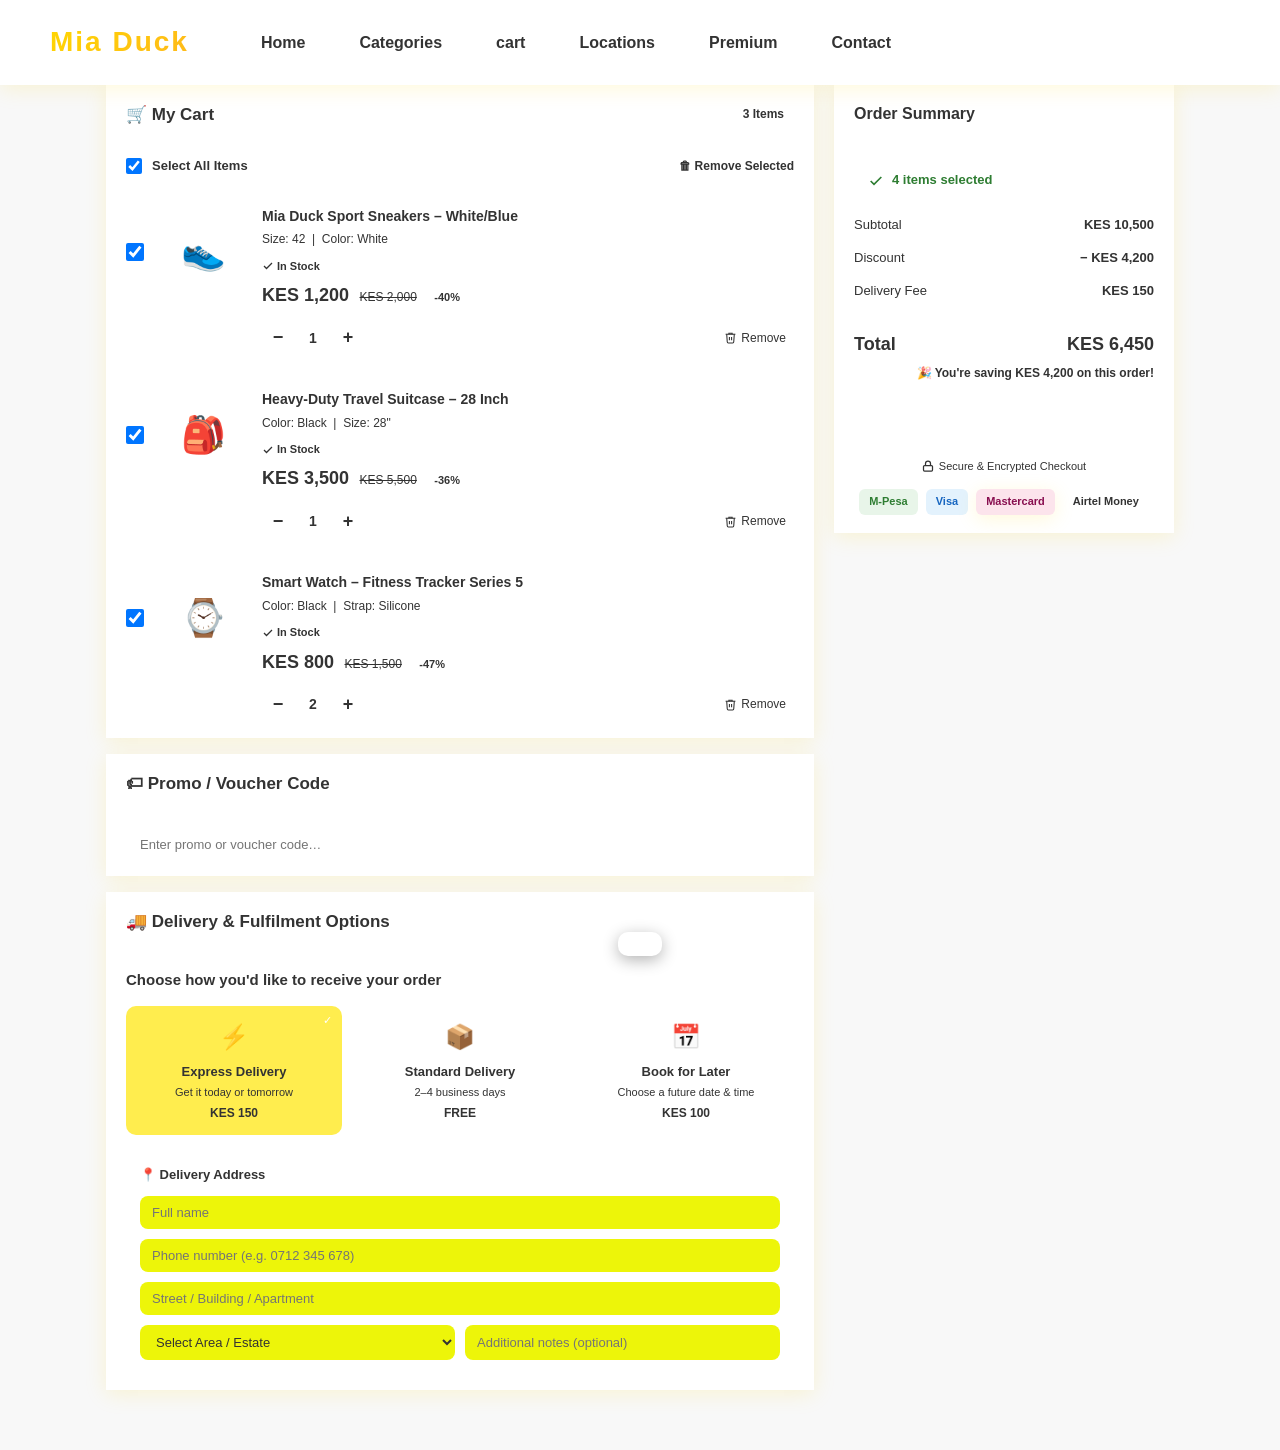
==== cart.html @ 3965136c "Initial commit" ====
<!DOCTYPE html>
<html lang="en">
<head>
<meta charset="UTF-8"/>
<meta name="viewport" content="width=device-width, initial-scale=1.0"/>
<title>My Cart – Mia Duck</title>
<link rel="stylesheet" href="cart.css"/>
</head>
<body>
    <nav>
        <div class="logo">Mia Duck</div>
        <ul class="nav-links">
            <li><a href="home.html">Home</a></li>
            <li><a href="categories.html">Categories</a></li>
            <li><a href="cart.html">cart</a></li>
            <li><a href="locations.html">Locations</a></li>
            <li><a href="premium.html">Premium</a></li>
            <li><a href="contact.html">Contact</a></li>
        </ul>
        
    </nav>


<!-- MAIN LAYOUT -->
<div class="container">

  <!-- LEFT: CART ITEMS + DELIVERY -->
  <div>

    <!-- Cart Items Card -->
    <div class="card" style="margin-bottom:16px;">
      <div class="card-header">
        <h2>🛒 My Cart</h2>
        <span class="item-count-badge" id="itemCountBadge">3 Items</span>
      </div>

      <div class="select-all-bar">
        <input type="checkbox" id="selectAll" checked style="width:16px;height:16px;accent-color:var(--orange);cursor:pointer;" onchange="toggleAll(this)"/>
        <label for="selectAll" style="cursor:pointer;font-weight:600;color:var(--dark);font-size:13px;">Select All Items</label>
        <span style="margin-left:auto;">
          <button onclick="clearSelected()" style="background:none;border:none;color:var(--red);font-size:12px;font-weight:600;cursor:pointer;font-family:'Poppins',sans-serif;">🗑 Remove Selected</button>
        </span>
      </div>

      <!-- ITEM 1 -->
      <div class="cart-item" id="item1">
        <div class="item-check"><input type="checkbox" class="item-checkbox" checked onchange="updateSummary()"/></div>
        <div class="item-img">👟</div>
        <div class="item-details">
          <div class="item-name">Mia Duck Sport Sneakers – White/Blue</div>
          <div class="item-variant">Size: 42 &nbsp;|&nbsp; Color: White</div>
          <div class="in-stock-badge">
            <svg viewBox="0 0 24 24" fill="none" stroke="currentColor" stroke-width="2.5" style="width:12px;height:12px;"><polyline points="20 6 9 17 4 12"/></svg>
            In Stock
          </div>
          <div style="margin-top:6px;">
            <span class="item-price" data-price="1200">KES 1,200</span>
            <span class="item-original-price">KES 2,000</span>
            <span class="discount-badge">-40%</span>
          </div>
          <div class="item-actions">
            <div class="qty-stepper">
              <button class="qty-btn" onclick="changeQty('qty1',-1)">−</button>
              <input class="qty-num" id="qty1" type="text" value="1" readonly/>
              <button class="qty-btn" onclick="changeQty('qty1',1)">+</button>
            </div>
            <button class="item-remove" onclick="removeItem('item1')">
              <svg viewBox="0 0 24 24" fill="none" stroke="currentColor" stroke-width="2"><polyline points="3 6 5 6 21 6"/><path d="M19 6l-1 14a2 2 0 01-2 2H8a2 2 0 01-2-2L5 6"/><path d="M10 11v6"/><path d="M14 11v6"/><path d="M9 6V4h6v2"/></svg>
              Remove
            </button>
          </div>
        </div>
      </div>

      <!-- ITEM 2 -->
      <div class="cart-item" id="item2">
        <div class="item-check"><input type="checkbox" class="item-checkbox" checked onchange="updateSummary()"/></div>
        <div class="item-img">🎒</div>
        <div class="item-details">
          <div class="item-name">Heavy-Duty Travel Suitcase – 28 Inch</div>
          <div class="item-variant">Color: Black &nbsp;|&nbsp; Size: 28"</div>
          <div class="in-stock-badge">
            <svg viewBox="0 0 24 24" fill="none" stroke="currentColor" stroke-width="2.5" style="width:12px;height:12px;"><polyline points="20 6 9 17 4 12"/></svg>
            In Stock
          </div>
          <div style="margin-top:6px;">
            <span class="item-price" data-price="3500">KES 3,500</span>
            <span class="item-original-price">KES 5,500</span>
            <span class="discount-badge">-36%</span>
          </div>
          <div class="item-actions">
            <div class="qty-stepper">
              <button class="qty-btn" onclick="changeQty('qty2',-1)">−</button>
              <input class="qty-num" id="qty2" type="text" value="1" readonly/>
              <button class="qty-btn" onclick="changeQty('qty2',1)">+</button>
            </div>
            <button class="item-remove" onclick="removeItem('item2')">
              <svg viewBox="0 0 24 24" fill="none" stroke="currentColor" stroke-width="2"><polyline points="3 6 5 6 21 6"/><path d="M19 6l-1 14a2 2 0 01-2 2H8a2 2 0 01-2-2L5 6"/><path d="M10 11v6"/><path d="M14 11v6"/><path d="M9 6V4h6v2"/></svg>
              Remove
            </button>
          </div>
        </div>
      </div>

      <!-- ITEM 3 -->
      <div class="cart-item" id="item3">
        <div class="item-check"><input type="checkbox" class="item-checkbox" checked onchange="updateSummary()"/></div>
        <div class="item-img">⌚</div>
        <div class="item-details">
          <div class="item-name">Smart Watch – Fitness Tracker Series 5</div>
          <div class="item-variant">Color: Black &nbsp;|&nbsp; Strap: Silicone</div>
          <div class="in-stock-badge">
            <svg viewBox="0 0 24 24" fill="none" stroke="currentColor" stroke-width="2.5" style="width:12px;height:12px;"><polyline points="20 6 9 17 4 12"/></svg>
            In Stock
          </div>
          <div style="margin-top:6px;">
            <span class="item-price" data-price="800">KES 800</span>
            <span class="item-original-price">KES 1,500</span>
            <span class="discount-badge">-47%</span>
          </div>
          <div class="item-actions">
            <div class="qty-stepper">
              <button class="qty-btn" onclick="changeQty('qty3',-1)">−</button>
              <input class="qty-num" id="qty3" type="text" value="2" readonly/>
              <button class="qty-btn" onclick="changeQty('qty3',1)">+</button>
            </div>
            <button class="item-remove" onclick="removeItem('item3')">
              <svg viewBox="0 0 24 24" fill="none" stroke="currentColor" stroke-width="2"><polyline points="3 6 5 6 21 6"/><path d="M19 6l-1 14a2 2 0 01-2 2H8a2 2 0 01-2-2L5 6"/><path d="M10 11v6"/><path d="M14 11v6"/><path d="M9 6V4h6v2"/></svg>
              Remove
            </button>
          </div>
        </div>
      </div>

      <!-- EMPTY STATE -->
      <div class="empty-cart" id="emptyCart">
        <div class="empty-icon">🛒</div>
        <h3>Your cart is empty!</h3>
        <p>Looks like you haven't added anything yet.<br/>Explore Mia Duck for deals from KES 100!</p>
        <button class="shop-btn">Continue Shopping</button>
      </div>

    </div><!-- /cart card -->

    <!-- Promo Code -->
    <div class="card" style="margin-bottom:16px;">
      <div class="card-header">
        <h2>🏷 Promo / Voucher Code</h2>
      </div>
      <div class="promo-section">
        <input class="promo-input" type="text" placeholder="Enter promo or voucher code…" id="promoInput"/>
        <button class="promo-btn" onclick="applyPromo()">Apply</button>
      </div>
    </div>

    <!-- Delivery & Booking Options -->
    <div class="card">
      <div class="card-header">
        <h2>🚚 Delivery & Fulfilment Options</h2>
      </div>
      <div class="delivery-section">
        <h3>Choose how you'd like to receive your order</h3>

        <div class="delivery-options">

          <!-- Option 1: Express Delivery -->
          <label class="delivery-option active" id="opt-express" onclick="selectOption('express')">
            <input type="radio" name="delivery" value="express" checked/>
            <span class="active-tick">✓</span>
            <span class="option-icon">⚡</span>
            <span class="option-title">Express Delivery</span>
            <span class="option-desc">Get it today or tomorrow</span>
            <span class="option-price">KES 150</span>
          </label>

          <!-- Option 2: Standard Delivery -->
          <label class="delivery-option" id="opt-standard" onclick="selectOption('standard')">
            <input type="radio" name="delivery" value="standard"/>
            <span class="active-tick">✓</span>
            <span class="option-icon">📦</span>
            <span class="option-title">Standard Delivery</span>
            <span class="option-desc">2–4 business days</span>
            <span class="option-price">FREE</span>
          </label>

          <!-- Option 3: Book Later -->
          <label class="delivery-option" id="opt-later" onclick="selectOption('later')">
            <input type="radio" name="delivery" value="later"/>
            <span class="active-tick">✓</span>
            <span class="option-icon">📅</span>
            <span class="option-title">Book for Later</span>
            <span class="option-desc">Choose a future date & time</span>
            <span class="option-price">KES 100</span>
          </label>

        </div>

        <!-- Date/Time picker — shown only for "Book Later" -->
        <div class="date-picker-row" id="datePickerRow">
          <label>📅 Preferred Date:</label>
          <input type="date" id="deliveryDate" min=""/>
          <select id="deliveryTime">
            <option value="">Select Time Slot</option>
            <option>8:00 AM – 10:00 AM</option>
            <option>10:00 AM – 12:00 PM</option>
            <option>12:00 PM – 2:00 PM</option>
            <option>2:00 PM – 4:00 PM</option>
            <option>4:00 PM – 6:00 PM</option>
            <option>6:00 PM – 8:00 PM</option>
          </select>
        </div>

        <!-- Delivery Address — shown for express/standard/later -->
        <div class="address-row visible" id="addressRow">
          <label>📍 Delivery Address</label>
          <input type="text" placeholder="Full name" id="addrName"/>
          <input type="text" placeholder="Phone number (e.g. 0712 345 678)" id="addrPhone"/>
          <input type="text" placeholder="Street / Building / Apartment" id="addrStreet"/>
          <div class="addr-row-grid">
            <select id="addrArea">
              <option value="">Select Area / Estate</option>
              <optgroup label="Nairobi">
                <option>Westlands</option>
                <option>Kilimani</option>
                <option>Lavington</option>
                <option>South B / South C</option>
                <option>Eastleigh</option>
                <option>Umoja</option>
                <option>Jogoo Road</option>
                <option>CBD / City Centre</option>
                <option>Kasarani</option>
                <option>Ruaka</option>
                <option>Utawala</option>
                <option>Mlolongo</option>
              </optgroup>
              <optgroup label="Other Towns">
                <option>Mombasa</option>
                <option>Kisumu</option>
                <option>Nyeri</option>
                <option>Nakuru</option>
                <option>Eldoret</option>
              </optgroup>
            </select>
            <input type="text" placeholder="Additional notes (optional)"/>
          </div>
        </div>

      </div>
    </div>

  </div><!-- /left col -->

  <!-- RIGHT: ORDER SUMMARY -->
  <div>
    <div class="card summary-card">
      <div class="card-header">
        <h2>Order Summary</h2>
      </div>
      <div class="summary-body">

        <div class="items-summary-bar" id="itemsSummaryBar">
          <svg viewBox="0 0 24 24" fill="none" stroke="currentColor" stroke-width="2.5"><polyline points="20 6 9 17 4 12"/></svg>
          <span id="summaryItemsText">4 items selected</span>
        </div>

        <div class="summary-row">
          <span class="label">Subtotal</span>
          <span class="value" id="subtotalVal">KES 7,100</span>
        </div>
        <div class="summary-row">
          <span class="label">Discount</span>
          <span class="value" style="color:var(--red);" id="discountVal">− KES 3,200</span>
        </div>
        <div class="summary-row">
          <span class="label">Delivery Fee</span>
          <span class="value free" id="deliveryFeeVal">KES 150</span>
        </div>
        <div class="summary-row" id="promoRow" style="display:none;">
          <span class="label">Promo Discount</span>
          <span class="value" style="color:var(--green);" id="promoVal">− KES 0</span>
        </div>

        <hr class="summary-divider"/>

        <div class="summary-total">
          <span>Total</span>
          <span class="total-amount" id="totalVal">KES 7,250</span>
        </div>
        <div class="summary-savings" id="savingsNote">🎉 You're saving KES 3,200 on this order!</div>

        <button class="checkout-btn" onclick="proceedCheckout()">
          <svg viewBox="0 0 24 24" fill="none" stroke="currentColor" stroke-width="2.5"><path d="M5 12h14"/><path d="M12 5l7 7-7 7"/></svg>
          Proceed to Checkout
        </button>

        <div class="secure-note">
          <svg viewBox="0 0 24 24" fill="none" stroke="currentColor" stroke-width="2.5" style="color:var(--green)"><rect x="3" y="11" width="18" height="11" rx="2" ry="2"/><path d="M7 11V7a5 5 0 0110 0v4"/></svg>
          Secure & Encrypted Checkout
        </div>

        <div class="payment-methods">
          <span class="pay-chip mpesa">M-Pesa</span>
          <span class="pay-chip visa">Visa</span>
          <span class="pay-chip card">Mastercard</span>
          <span class="pay-chip">Airtel Money</span>
        </div>

      </div>
    </div>
  </div>

</div><!-- /container -->

<!-- TOAST -->
<div class="toast" id="toast"></div>

<script src="script.js"></script>
</body>
</html>
---- cart.css ----
:root {
    /* Primary Theme Colors - YELLOW PALETTE */
    --primary-yellow: #ffd700;
    --primary-yellow-light: #ffed4e;
    --primary-yellow-dark: #ffb81c;
    
    /* Accent Colors */
    --dark-bg: #1a1a1a;
    --light-bg: #f8f8f8;
    --text-primary: #333;
    --text-light: #666;
    --white: #ffffff;
    
    /* Transitions & Effects */
    --transition: all 0.3s cubic-bezier(0.4, 0, 0.2, 1);
    --shadow: 0 4px 20px rgba(255, 215, 0, 0.15);
    --shadow-hover: 0 12px 40px rgba(255, 215, 0, 0.25);
}

* {
    margin: 0;
    padding: 0;
    box-sizing: border-box;
}

body {
    font-family: 'Segoe UI', Tahoma, Geneva, Verdana, sans-serif;
    color: var(--text-primary);
    background-color: var(--light-bg);
    line-height: 1.6;
}

/* =====================
   2. NAVIGATION STYLING
   ===================== */

nav {
    /* Navigation container with yellow accent */
    display: flex;
    justify-content: space-between;
    align-items: center;
    padding: 20px 50px;
    background: var(--white);
    box-shadow: var(--shadow);
    position: sticky;
    top: 0;
    z-index: 100;
    transition: var(--transition);
}

nav:hover {
    box-shadow: var(--shadow-hover);
}

.logo {
    /* Mia Duck Logo */
    font-size: 28px;
    font-weight: 800;
    background: linear-gradient(135deg, var(--primary-yellow), var(--primary-yellow-dark));
    -webkit-background-clip: text;
    -webkit-text-fill-color: transparent;
    background-clip: text;
    letter-spacing: 2px;
}

.nav-links {
    /* Navigation menu list */
    display: flex;
    list-style: none;
    gap: 30px;
    flex: 1;
    margin-left: 60px;
}

.nav-links a {
    /* Navigation links styling */
    color: var(--text-primary);
    text-decoration: none;
    font-weight: 600;
    padding: 8px 12px;
    border-radius: 4px;
    transition: var(--transition);
    position: relative;
}

.nav-links a::after {
    /* Underline animation effect on hover */
    content: '';
    position: absolute;
    bottom: 0;
    left: 0;
    width: 0;
    height: 3px;
    background: var(--primary-yellow);
    border-radius: 2px;
    transition: width 0.3s ease;
}

.nav-links a:hover::after {
    width: 100%;
}

.nav-cta-oval {
    /* Call-to-action button with yellow background */
    background: var(--primary-yellow);
    color: var(--dark-bg);
    padding: 12px 28px;
    border-radius: 25px;
    text-decoration: none;
    font-weight: 700;
    transition: var(--transition);
    cursor: pointer;
    border: 2px solid var(--primary-yellow);
}

.nav-cta-oval:hover {
    background: transparent;
    color: var(--primary-yellow);
    transform: translateY(-2px);
    box-shadow: 0 6px 20px rgba(255, 215, 0, 0.3);
}
  /* ── LAYOUT ── */
  .container {
    max-width: 1100px;
    margin: 0 auto;
    padding: 0 16px 60px;
    display: grid;
    grid-template-columns: 1fr 340px;
    gap: 20px;
    align-items: start;
  }
  @media (max-width: 768px) {
    .container { grid-template-columns: 1fr; }
  }

  /* ── SECTION CARD ── */
  .card {
    background: var(--white);
    border-radius: var(--radius);
    box-shadow: var(--shadow);
    overflow: hidden;
  }
  .card-header {
    padding: 16px 20px;
    border-bottom: 1px solid var(--gray-border);
    display: flex;
    align-items: center;
    justify-content: space-between;
  }
  .card-header h2 {
    font-family: 'Nunito', sans-serif;
    font-size: 17px;
    font-weight: 800;
    color: var(--dark);
  }
  .item-count-badge {
    background: var(--orange-light);
    color: var(--orange);
    font-size: 12px;
    font-weight: 700;
    padding: 3px 10px;
    border-radius: 20px;
  }

  /* ── SELECT ALL ── */
  .select-all-bar {
    padding: 12px 20px;
    border-bottom: 1px solid var(--gray-border);
    display: flex;
    align-items: center;
    gap: 10px;
    font-size: 13px;
    color: var(--gray-text);
  }

  /* ── CART ITEM ── */
  .cart-item {
    display: flex;
    align-items: flex-start;
    gap: 14px;
    padding: 18px 20px;
    border-bottom: 1px solid var(--gray-border);
    transition: background 0.15s;
    position: relative;
  }
  .cart-item:last-child { border-bottom: none; }
  .cart-item:hover { background: #FAFAFA; }

  .item-check input[type=checkbox] {
    width: 18px; height: 18px;
    accent-color: var(--orange);
    cursor: pointer;
    margin-top: 36px;
  }

  .item-img {
    width: 90px;
    height: 90px;
    border-radius: 10px;
    border: 1px solid var(--gray-border);
    object-fit: cover;
    flex-shrink: 0;
    background: var(--gray-bg);
    display: flex;
    align-items: center;
    justify-content: center;
    font-size: 36px;
  }

  .item-details { flex: 1; }
  .item-name {
    font-size: 14px;
    font-weight: 600;
    color: var(--dark);
    line-height: 1.4;
    margin-bottom: 4px;
  }
  .item-variant {
    font-size: 12px;
    color: var(--gray-text);
    margin-bottom: 8px;
  }
  .item-price {
    font-size: 18px;
    font-weight: 800;
    color: var(--orange);
    font-family: 'Nunito', sans-serif;
  }
  .item-original-price {
    font-size: 12px;
    color: var(--gray-text);
    text-decoration: line-through;
    margin-left: 6px;
    font-weight: 400;
  }
  .discount-badge {
    display: inline-block;
    background: var(--red-light);
    color: var(--red);
    font-size: 11px;
    font-weight: 700;
    padding: 2px 7px;
    border-radius: 4px;
    margin-left: 6px;
  }

  .item-actions {
    display: flex;
    align-items: center;
    justify-content: space-between;
    margin-top: 12px;
  }

  /* Quantity stepper */
  .qty-stepper {
    display: flex;
    align-items: center;
    border: 1.5px solid var(--gray-border);
    border-radius: 8px;
    overflow: hidden;
  }
  .qty-btn {
    background: var(--gray-bg);
    border: none;
    width: 32px;
    height: 32px;
    font-size: 18px;
    font-weight: 700;
    cursor: pointer;
    color: var(--dark);
    display: flex;
    align-items: center;
    justify-content: center;
    transition: background 0.15s;
  }
  .qty-btn:hover { background: var(--orange); color: white; }
  .qty-num {
    width: 38px;
    text-align: center;
    font-size: 14px;
    font-weight: 700;
    border: none;
    outline: none;
    background: white;
    color: var(--dark);
  }

  .item-remove {
    background: none;
    border: none;
    color: var(--gray-text);
    font-size: 12px;
    cursor: pointer;
    display: flex;
    align-items: center;
    gap: 4px;
    padding: 4px 8px;
    border-radius: 6px;
    transition: background 0.15s, color 0.15s;
  }
  .item-remove:hover { background: var(--red-light); color: var(--red); }
  .item-remove svg { width: 13px; height: 13px; }

  .in-stock-badge {
    font-size: 11px;
    color: var(--green);
    font-weight: 600;
    display: flex;
    align-items: center;
    gap: 3px;
    margin-top: 4px;
  }

  /* ── DELIVERY OPTIONS ── */
  .delivery-section {
    padding: 16px 20px;
  }
  .delivery-section h3 {
    font-family: 'Nunito', sans-serif;
    font-size: 15px;
    font-weight: 800;
    margin-bottom: 14px;
    color: var(--dark);
  }

  .delivery-options {
    display: grid;
    grid-template-columns: 1fr 1fr 1fr;
    gap: 10px;
    margin-bottom: 16px;
  }
  @media (max-width: 500px) {
    .delivery-options { grid-template-columns: 1fr; }
  }

  .delivery-option {
    border: 2px solid var(--gray-border);
    border-radius: 10px;
    padding: 12px 10px;
    cursor: pointer;
    transition: all 0.2s;
    text-align: center;
    position: relative;
  }
  .delivery-option:hover { border-color: var(--orange); }
  .delivery-option.active {
    border-color: var(--primary-yellow);
    background: var(--primary-yellow-light);
  }
  .delivery-option input[type=radio] { display: none; }
  .delivery-option .option-icon { font-size: 24px; margin-bottom: 6px; display: block; }
  .delivery-option .option-title {
    font-size: 13px;
    font-weight: 700;
    color: var(--dark);
    display: block;
    margin-bottom: 2px;
  }
  .delivery-option .option-desc {
    font-size: 11px;
    color: var(--gray-text);
    display: block;
    line-height: 1.4;
  }
  .delivery-option .option-price {
    font-size: 12px;
    font-weight: 700;
    color: var(--orange);
    margin-top: 4px;
    display: block;
  }
  .active-tick {
    display: none;
    position: absolute;
    top: 6px; right: 6px;
    background: var(--orange);
    color: white;
    border-radius: 50%;
    width: 18px; height: 18px;
    font-size: 11px;
    align-items: center;
    justify-content: center;
  }
  .delivery-option.active .active-tick { display: flex; }

  /* Date picker row */
  .date-picker-row {
    display: none;
    gap: 12px;
    flex-wrap: wrap;
    margin-top: 4px;
  }
  .date-picker-row.visible { display: flex; }
  .date-picker-row label {
    font-size: 13px;
    font-weight: 600;
    color: var(--dark);
    flex-shrink: 0;
    align-self: center;
  }
  .date-picker-row input[type=date],
  .date-picker-row select {
    flex: 1;
    min-width: 140px;
    padding: 9px 12px;
    border: 1.5px solid var(--gray-border);
    border-radius: 8px solid var(--gray-border);
    font-family: 'Poppins', sans-serif;
    font-size: 13px;
    color: var(--dark);
    background: var(--primary-yellow);
    outline: none;
    transition: border-color 0.15s;
  }
  .date-picker-row input:focus,
  .date-picker-row select:focus { border-color: var(--orange); }

  /* Address input */
  .address-row {
    display: none;
    flex-direction: column;
    gap: 10px;
    margin-top: 12px;
    padding: 14px;
    background: var(--orange-light);
    border-radius: 10px;
    border: 1.5px dashed var(--orange);
  }
  .address-row.visible { display: flex; }
  .address-row label { font-size: 13px; font-weight: 600; color: var(--dark); }
  .address-row input,
  .address-row select {
    padding: 9px 12px;
    border: 1.5px solid var(--gray-border);
    border-radius: 8px;
    font-family: 'Poppins', sans-serif;
    font-size: 13px;
    background: rgb(237, 245, 9);
    color: var(--dark);
    outline: none;
    transition: border-color 0.15s;
  }
  .address-row input:focus,
  .address-row select:focus { border-color: var(--orange); }
  .addr-row-grid {
    display: grid;
    grid-template-columns: 1fr 1fr;
    gap: 10px;
  }
  @media (max-width: 500px) { .addr-row-grid { grid-template-columns: 1fr; } }

  /* ── PROMO CODE ── */
  .promo-section {
    padding: 14px 20px;
    border-top: 1px solid var(--gray-border);
    display: flex;
    gap: 10px;
  }
  .promo-input {
    flex: 1;
    padding: 10px 14px;
    border: 1.5px solid var(--gray-border);
    border-radius: 8px;
    font-family: 'Poppins', sans-serif;
    font-size: 13px;
    outline: none;
    transition: border-color 0.15s;
  }
  .promo-input:focus { border-color: var(--orange); }
  .promo-btn {
    padding: 10px 18px;
    background: var(--dark);
    color: white;
    border: none;
    border-radius: 8px;
    font-family: 'Poppins', sans-serif;
    font-size: 13px;
    font-weight: 600;
    cursor: pointer;
    transition: background 0.15s;
  }
  .promo-btn:hover { background: var(--orange); }

  /* ── ORDER SUMMARY SIDEBAR ── */
  .summary-card { position: sticky; top: 84px; }
  .summary-card .card-header h2 { font-size: 16px; }

  .summary-body { padding: 18px 20px; }
  .summary-row {
    display: flex;
    justify-content: space-between;
    font-size: 13px;
    color: var(--dark);
    margin-bottom: 12px;
    align-items: center;
  }
  .summary-row .label { color: var(--gray-text); }
  .summary-row .value { font-weight: 600; }
  .summary-row .free { color: var(--green); font-weight: 700; }
  .summary-divider {
    border: none;
    border-top: 1px dashed var(--gray-border);
    margin: 14px 0;
  }
  .summary-total {
    display: flex;
    justify-content: space-between;
    font-size: 18px;
    font-weight: 800;
    font-family: 'Nunito', sans-serif;
    color: var(--dark);
    margin-bottom: 6px;
  }
  .summary-total .total-amount { color: var(--orange); }
  .summary-savings {
    text-align: right;
    font-size: 12px;
    color: var(--green);
    font-weight: 600;
    margin-bottom: 16px;
  }

  .checkout-btn {
    width: 100%;
    padding: 15px;
    background: var(--orange);
    color: white;
    border: none;
    border-radius: 10px;
    font-family: 'Nunito', sans-serif;
    font-size: 16px;
    font-weight: 900;
    cursor: pointer;
    letter-spacing: 0.3px;
    transition: background 0.15s, transform 0.1s;
    display: flex;
    align-items: center;
    justify-content: center;
    gap: 8px;
  }
  .checkout-btn:hover { background: var(--orange-dark); }
  .checkout-btn:active { transform: scale(0.98); }
  .checkout-btn svg { width: 18px; height: 18px; }

  .secure-note {
    display: flex;
    align-items: center;
    justify-content: center;
    gap: 5px;
    font-size: 11px;
    color: var(--gray-text);
    margin-top: 10px;
  }
  .secure-note svg { width: 12px; height: 12px; color: var(--green); }

  /* Payment methods */
  .payment-methods {
    display: flex;
    align-items: center;
    justify-content: center;
    gap: 8px;
    margin-top: 14px;
    flex-wrap: wrap;
  }
  .pay-chip {
    background: var(--gray-bg);
    border: 1px solid var(--gray-border);
    border-radius: 6px;
    padding: 4px 10px;
    font-size: 11px;
    font-weight: 600;
    color: var(--gray-text);
  }
  .pay-chip.mpesa { background: #e8f5e9; color: #2E7D32; border-color: #a5d6a7; }
  .pay-chip.visa { background: #e3f2fd; color: #1565C0; border-color: #90caf9; }
  .pay-chip.card { background: #fce4ec; color: #880E4F; border-color: #f48fb1; }

  /* item count summary */
  .items-summary-bar {
    background: var(--green-light);
    border-radius: 8px;
    padding: 10px 14px;
    display: flex;
    align-items: center;
    gap: 8px;
    margin-bottom: 14px;
    font-size: 13px;
    color: #2E7D32;
    font-weight: 600;
  }
  .items-summary-bar svg { width: 16px; height: 16px; }

  /* empty state */
  .empty-cart {
    text-align: center;
    padding: 60px 20px;
    display: none;
  }
  .empty-cart .empty-icon { font-size: 64px; margin-bottom: 16px; }
  .empty-cart h3 { font-family: 'Nunito', sans-serif; font-size: 20px; font-weight: 800; margin-bottom: 8px; color: var(--dark); }
  .empty-cart p { font-size: 14px; color: var(--gray-text); margin-bottom: 20px; }
  .shop-btn {
    display: inline-block;
    padding: 12px 28px;
    background: var(--orange);
    color: white;
    border-radius: 10px;
    font-weight: 700;
    font-size: 14px;
    font-family: 'Nunito', sans-serif;
    text-decoration: none;
    cursor: pointer;
    border: none;
    transition: background 0.15s;
  }
  .shop-btn:hover { background: var(--orange-dark); }

  /* toast */
  .toast {
    position: fixed;
    bottom: 24px;
    left: 50%;
    transform: translateX(-50%) translateY(80px);
    background: var(--dark);
    color: white;
    padding: 12px 22px;
    border-radius: 10px;
    font-size: 13px;
    font-weight: 600;
    box-shadow: 0 4px 16px rgba(0,0,0,0.3);
    z-index: 999;
    transition: transform 0.3s ease;
    white-space: nowrap;
  }
  .toast.show { transform: translateX(-50%) translateY(0); }

  /* scrollbar */
  ::-webkit-scrollbar { width: 6px; }
  ::-webkit-scrollbar-thumb { background: #ccc; border-radius: 3px; }
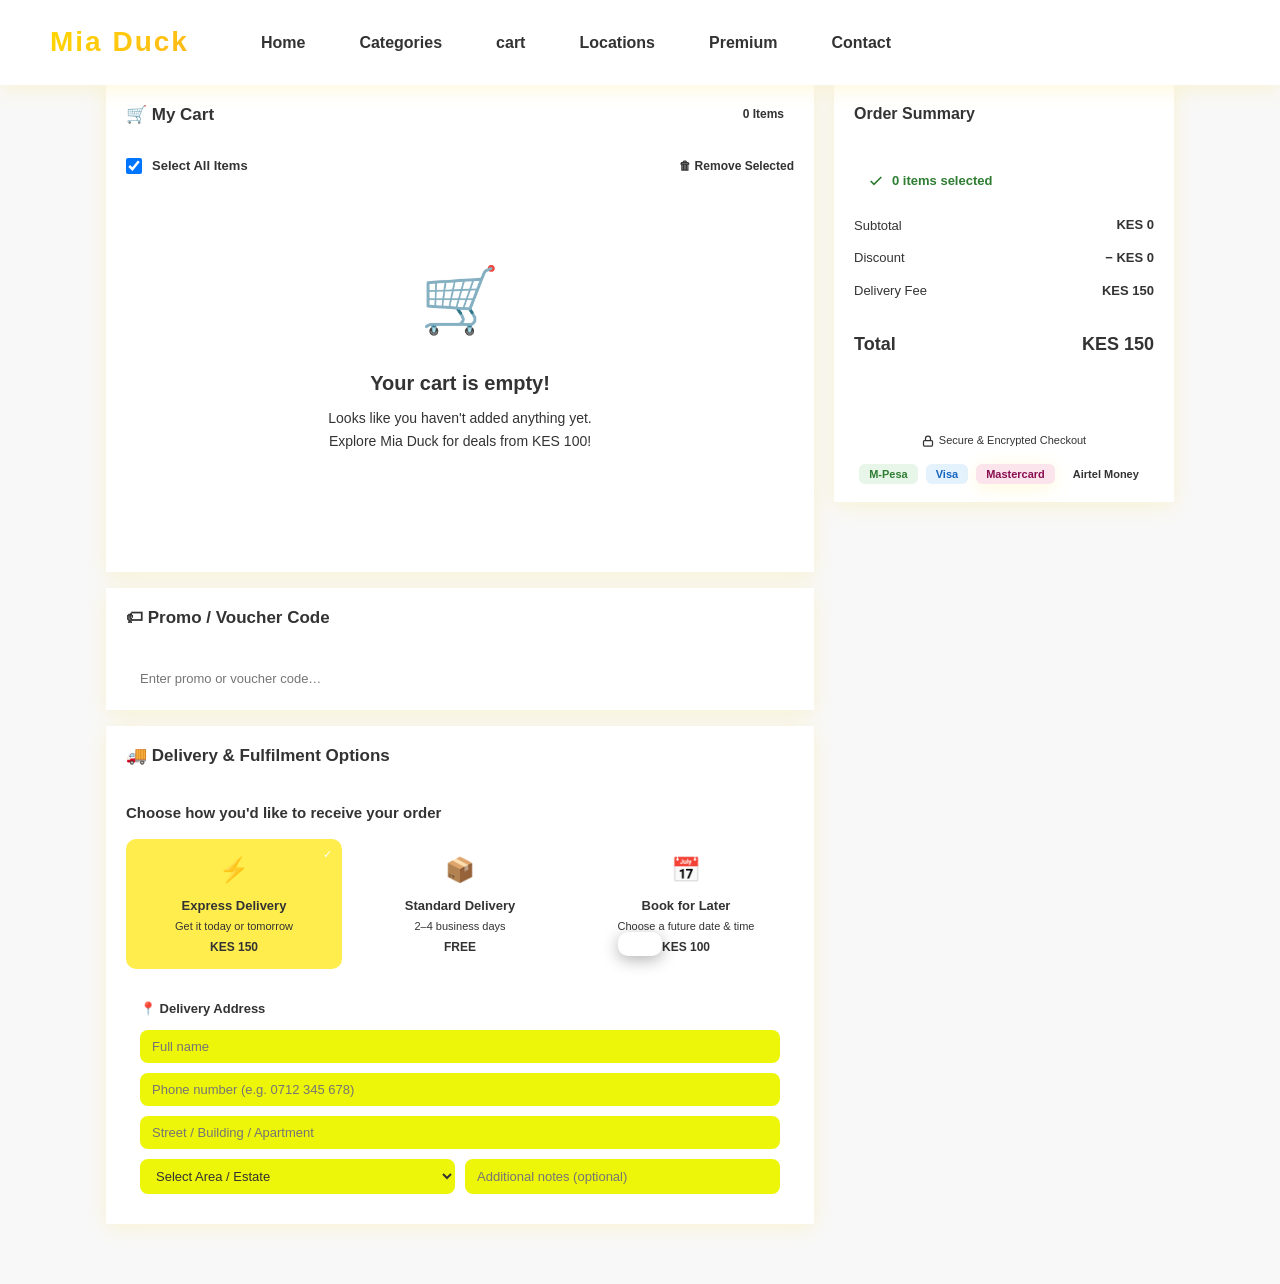
==== commit 0f599b76: "Updated prject files" ====
--- a/cart.html
+++ b/cart.html
@@ -10,7 +10,7 @@
     <nav>
         <div class="logo">Mia Duck</div>
         <ul class="nav-links">
-            <li><a href="home.html">Home</a></li>
+            <li><a href="index.html">Home</a></li>
             <li><a href="categories.html">Categories</a></li>
             <li><a href="cart.html">cart</a></li>
             <li><a href="locations.html">Locations</a></li>
@@ -22,7 +22,7 @@
 
 
 <!-- MAIN LAYOUT -->
-<div class="container">
+<div class="container" id="cart">
 
   <!-- LEFT: CART ITEMS + DELIVERY -->
   <div>
@@ -299,10 +299,12 @@
         </div>
 
         <div class="payment-methods">
-          <span class="pay-chip mpesa">M-Pesa</span>
-          <span class="pay-chip visa">Visa</span>
-          <span class="pay-chip card">Mastercard</span>
-          <span class="pay-chip">Airtel Money</span>
+          <!-- Payment method buttons. data-method values used by script to
+               decide which fields to ask for when user clicks a method. -->
+          <button type="button" class="pay-chip mpesa" data-method="mpesa">M-Pesa</button>
+          <button type="button" class="pay-chip visa" data-method="visa">Visa</button>
+          <button type="button" class="pay-chip card" data-method="card">Mastercard</button>
+          <button type="button" class="pay-chip airtel" data-method="airtel">Airtel Money</button>
         </div>
 
       </div>
@@ -317,3 +319,21 @@
 <script src="script.js"></script>
 </body>
 </html>
+
+<!-- Payment modal: injected here so cart page can ask for payment details -->
+<div id="paymentModal" style="display:none;position:fixed;inset:0;z-index:9998;">
+  <div style="position:absolute;inset:0;background:rgba(0,0,0,0.5);" onclick="closePaymentModal()"></div>
+  <div style="position:relative;max-width:420px;margin:80px auto;background:#fff;border-radius:8px;padding:18px;box-shadow:0 8px 30px rgba(0,0,0,0.3);z-index:9999;">
+    <button type="button" onclick="closePaymentModal()" style="position:absolute;right:10px;top:8px;border:none;background:none;font-size:20px;cursor:pointer;">×</button>
+    <h3 id="paymentTitle">Payment</h3>
+    <form id="paymentForm">
+      <div id="paymentFields"></div>
+      <div style="margin-top:14px;display:flex;gap:8px;justify-content:flex-end;">
+        <button type="submit" class="checkout-btn">Submit</button>
+        <button type="button" class="btn-secondary" onclick="closePaymentModal()">Cancel</button>
+      </div>
+    </form>
+  </div>
+</div>
+</body>
+</html>
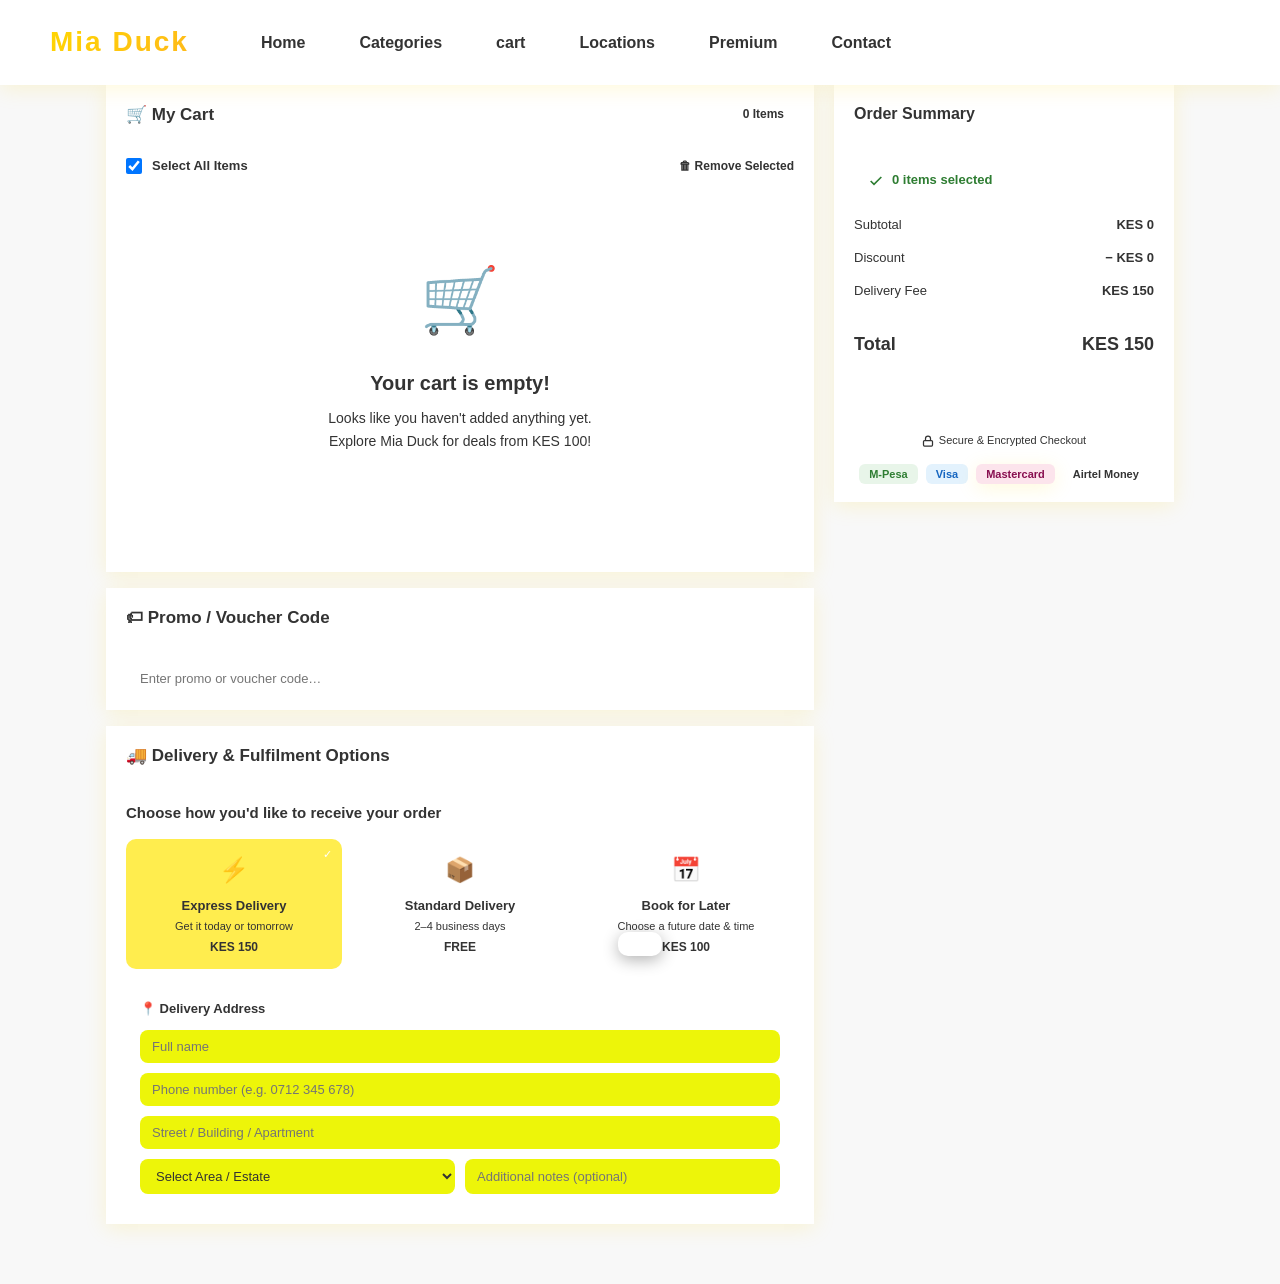
==== commit acc68879: "Updated project files" ====
--- a/cart.html
+++ b/cart.html
@@ -9,6 +9,11 @@
 <body>
     <nav>
         <div class="logo">Mia Duck</div>
+        <button class="nav-toggle" aria-label="Toggle navigation">
+            <span class="bar"></span>
+            <span class="bar"></span>
+            <span class="bar"></span>
+        </button>
         <ul class="nav-links">
             <li><a href="index.html">Home</a></li>
             <li><a href="categories.html">Categories</a></li>
--- a/cart.css
+++ b/cart.css
@@ -120,6 +120,88 @@
     transform: translateY(-2px);
     box-shadow: 0 6px 20px rgba(255, 215, 0, 0.3);
 }
+
+.nav-toggle {
+    display: none;
+    width: 44px;
+    height: 44px;
+    border: none;
+    background: transparent;
+    cursor: pointer;
+    padding: 0;
+    align-items: center;
+    justify-content: center;
+}
+
+.nav-toggle .bar {
+    display: block;
+    width: 24px;
+    height: 2px;
+    margin: 4px 0;
+    background: var(--text-primary);
+    border-radius: 999px;
+    transition: transform 0.25s ease, opacity 0.25s ease;
+}
+
+.nav-toggle.open .bar:nth-child(1) {
+    transform: translateY(6px) rotate(45deg);
+}
+
+.nav-toggle.open .bar:nth-child(2) {
+    opacity: 0;
+}
+
+.nav-toggle.open .bar:nth-child(3) {
+    transform: translateY(-6px) rotate(-45deg);
+}
+
+@media (max-width: 768px) {
+    nav {
+        padding: 16px 20px;
+    }
+
+    .nav-toggle {
+        display: flex;
+    }
+
+    .nav-links {
+        position: absolute;
+        top: 100%;
+        left: 0;
+        right: 0;
+        background: var(--white);
+        flex-direction: column;
+        gap: 0;
+        padding: 14px 20px;
+        margin: 0;
+        display: none;
+        box-shadow: 0 20px 40px rgba(0, 0, 0, 0.12);
+    }
+
+    .nav-links.mobile-active {
+        display: flex;
+    }
+
+    .nav-links li {
+        width: 100%;
+    }
+
+    .nav-links a {
+        width: 100%;
+        display: block;
+        padding: 14px 0;
+    }
+
+    .nav-links a::after {
+        display: none;
+    }
+
+    .nav-cta-oval {
+        width: 100%;
+        text-align: center;
+        margin-top: 12px;
+    }
+}
   /* ── LAYOUT ── */
   .container {
     max-width: 1100px;
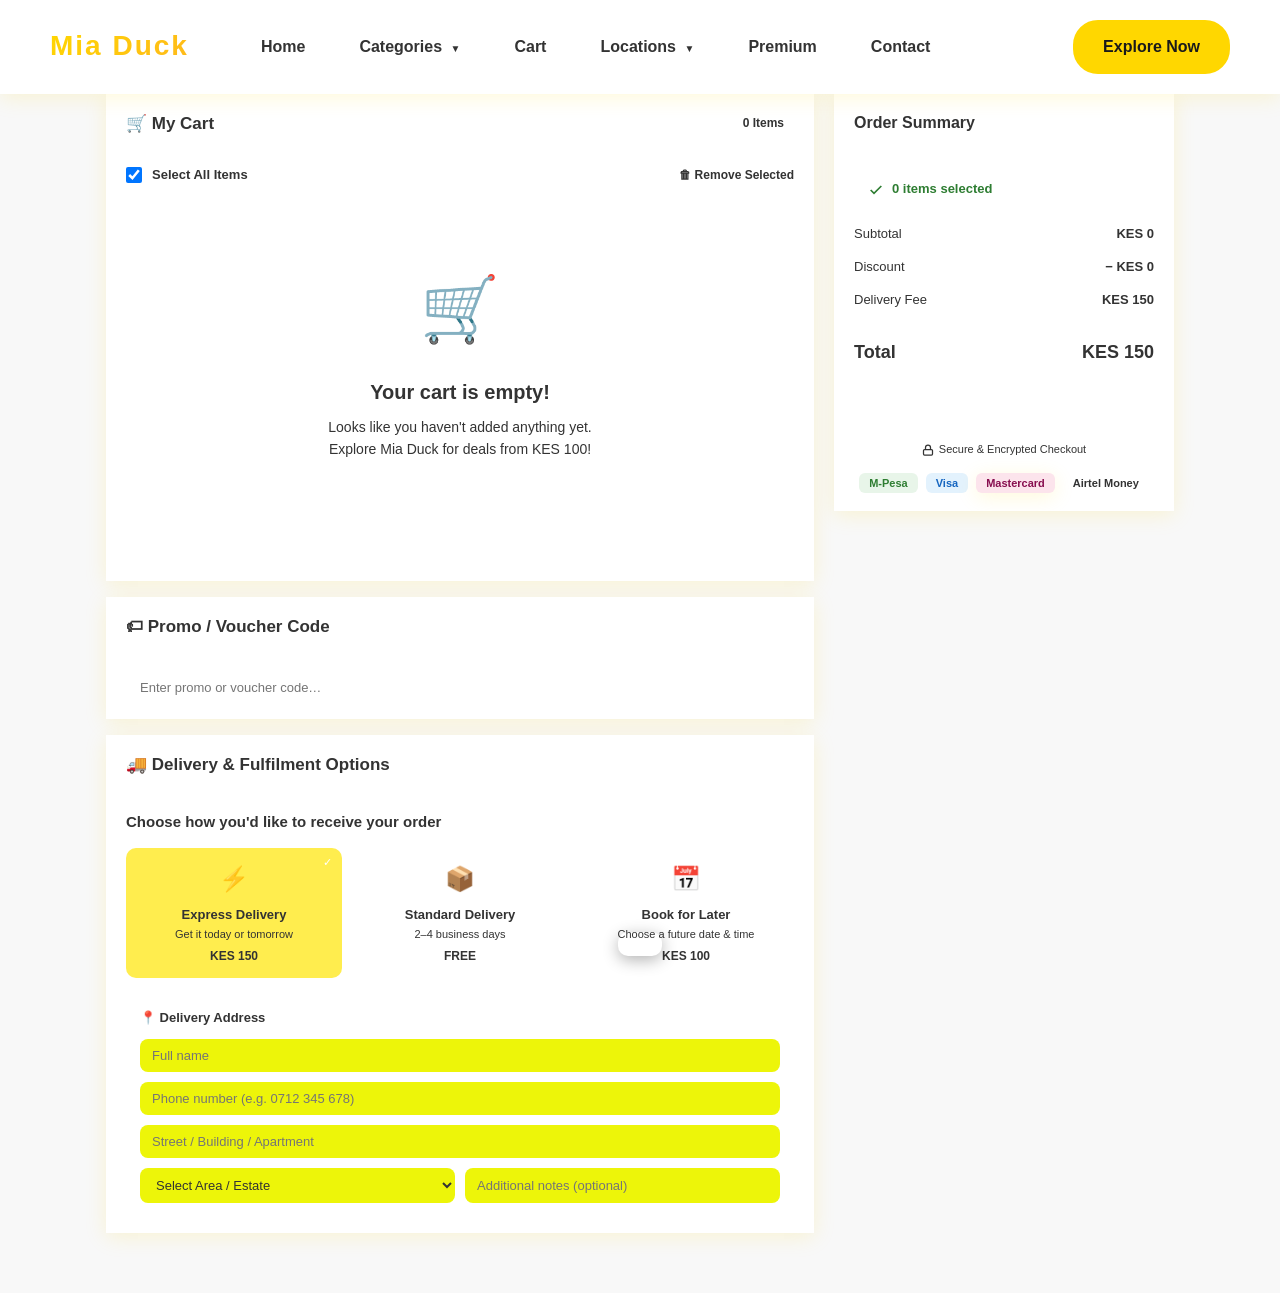
==== commit d5102892: "Add new files and changes" ====
--- a/cart.html
+++ b/cart.html
@@ -15,13 +15,35 @@
             <span class="bar"></span>
         </button>
         <ul class="nav-links">
-            <li><a href="index.html">Home</a></li>
-            <li><a href="categories.html">Categories</a></li>
-            <li><a href="cart.html">cart</a></li>
-            <li><a href="locations.html">Locations</a></li>
-            <li><a href="premium.html">Premium</a></li>
-            <li><a href="contact.html">Contact</a></li>
-        </ul>
+  <li><a href="index.html">Home</a></li>
+
+  <li class="dropdown">
+    <a href="categories.html">Categories <span class="arrow">&#9660;</span></a>
+    <ul class="dropdown-menu">
+      <li><a href="kitchenware.html">Kitchen Appliances</a></li>
+      <li><a href="homedecor.html">Home Decor</a></li>
+      <li><a href="stationery.html">Stationery</a></li>
+      <li><a href="beauty.html">Beauty</a></li>
+    </ul>
+  </li>
+
+  <li><a href="cart.html">Cart</a></li>
+
+  <li class="dropdown">
+    <a href="locations.html">Locations <span class="arrow">&#9660;</span></a>
+    <ul class="dropdown-menu">
+      <li><a href="locations.html#nairobi">Nairobi</a></li>
+      <li><a href="locations.html#kiambu">Kiambu</a></li>
+      <li><a href="locations.html#nakuru">Nakuru</a></li>
+        <li><a href="locations.html#roysambu">Roysambu</a></li>
+    </ul>
+  </li>
+
+  <li><a href="premium.html">Premium</a></li>
+  <li><a href="contact.html">Contact</a></li>
+</ul>
+        
+        <a href="categories.html#categories" class="nav-cta-oval">Explore Now</a>
         
     </nav>
 
@@ -325,20 +347,4 @@
 </body>
 </html>
 
-<!-- Payment modal: injected here so cart page can ask for payment details -->
-<div id="paymentModal" style="display:none;position:fixed;inset:0;z-index:9998;">
-  <div style="position:absolute;inset:0;background:rgba(0,0,0,0.5);" onclick="closePaymentModal()"></div>
-  <div style="position:relative;max-width:420px;margin:80px auto;background:#fff;border-radius:8px;padding:18px;box-shadow:0 8px 30px rgba(0,0,0,0.3);z-index:9999;">
-    <button type="button" onclick="closePaymentModal()" style="position:absolute;right:10px;top:8px;border:none;background:none;font-size:20px;cursor:pointer;">×</button>
-    <h3 id="paymentTitle">Payment</h3>
-    <form id="paymentForm">
-      <div id="paymentFields"></div>
-      <div style="margin-top:14px;display:flex;gap:8px;justify-content:flex-end;">
-        <button type="submit" class="checkout-btn">Submit</button>
-        <button type="button" class="btn-secondary" onclick="closePaymentModal()">Cancel</button>
-      </div>
-    </form>
-  </div>
-</div>
-</body>
-</html>
+
--- a/cart.css
+++ b/cart.css
@@ -35,6 +35,54 @@
    2. NAVIGATION STYLING
    ===================== */
 
+
+   /* Dropdown wrapper */
+.nav-links li.dropdown {
+  position: relative;
+}
+
+/* Hide dropdown by default */
+.nav-links .dropdown-menu {
+  display: none;
+  position: absolute;
+  top: 100%;
+  left: 0;
+  background-color: #fff;
+  min-width: 180px;
+  box-shadow: 0 8px 16px rgba(0, 0, 0, 0.1);
+  border-radius: 6px;
+  padding: 8px 0;
+  z-index: 1000;
+  list-style: none;
+  margin: 0;
+}
+
+/* Show on hover */
+.nav-links li.dropdown:hover .dropdown-menu {
+  display: block;
+}
+
+/* Dropdown items */
+.nav-links .dropdown-menu li a {
+  display: block;
+  padding: 10px 16px;
+  white-space: nowrap;
+  color: #333;
+  text-decoration: none;
+}
+
+.nav-links .dropdown-menu li a:hover {
+  background-color: #f5f5f5;
+}
+
+/* Arrow icon */
+.nav-links .arrow {
+  font-size: 10px;
+  margin-left: 4px;
+}
+
+
+
 nav {
     /* Navigation container with yellow accent */
     display: flex;
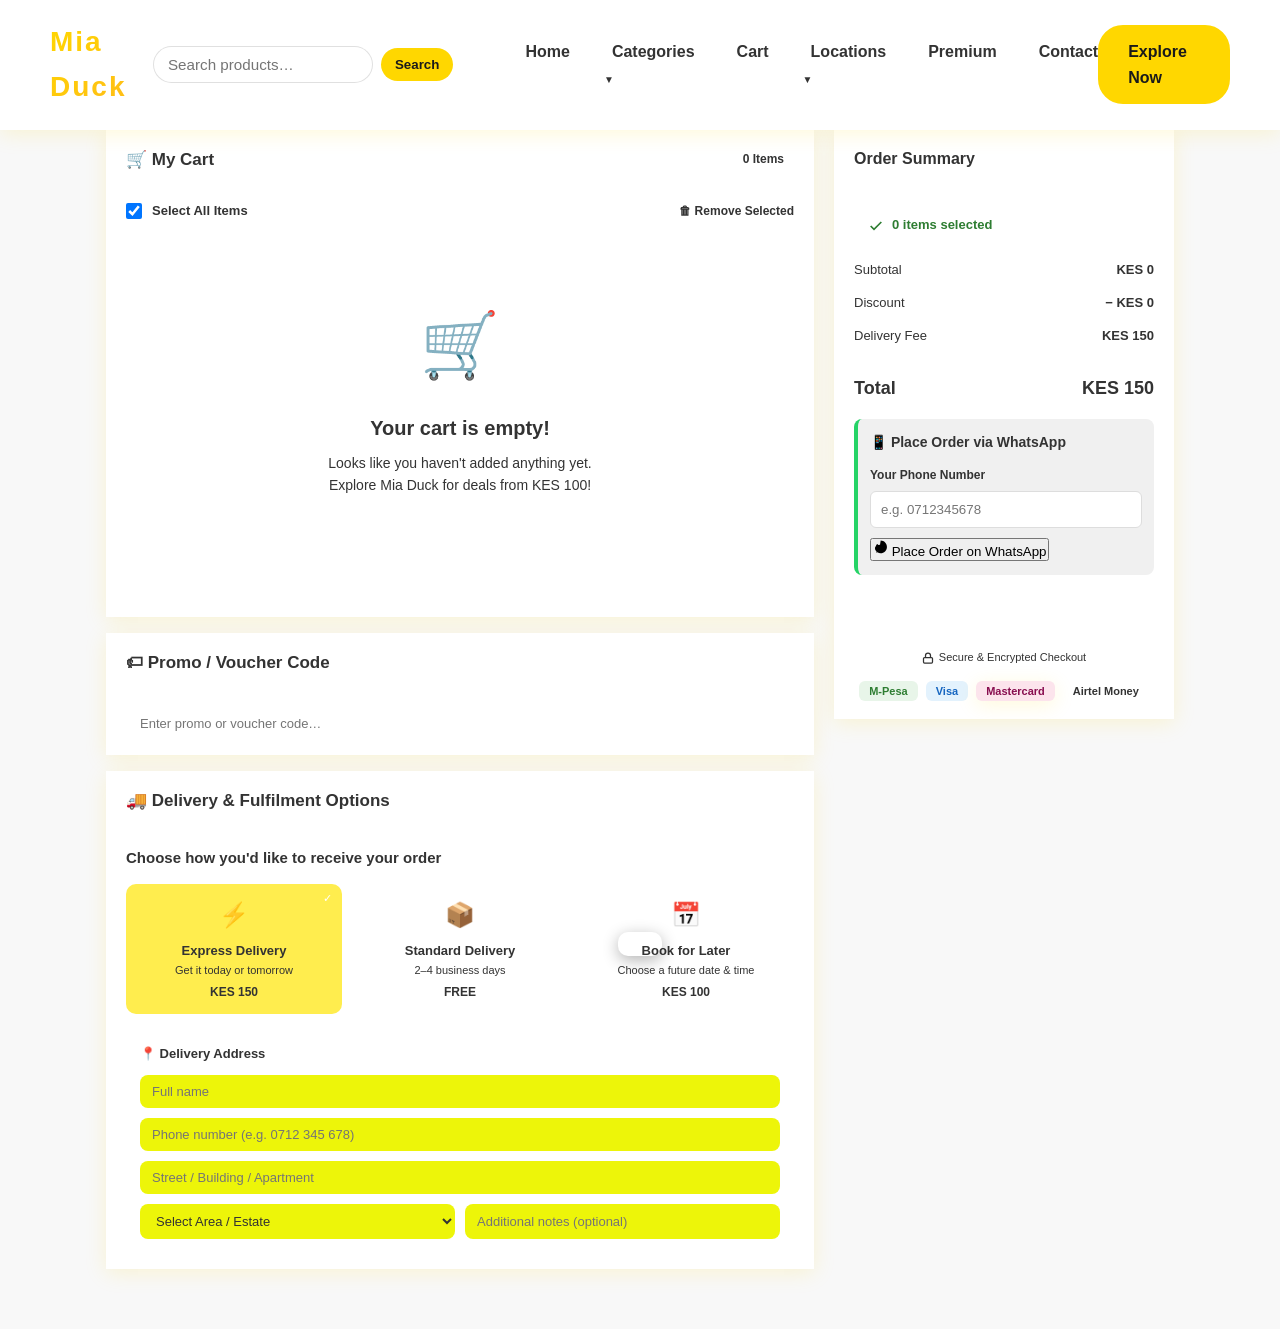
==== commit 80fd7e08: "Add changes" ====
--- a/cart.html
+++ b/cart.html
@@ -315,6 +315,17 @@
         </div>
         <div class="summary-savings" id="savingsNote">🎉 You're saving KES 3,200 on this order!</div>
 
+        <!-- WhatsApp Order Section -->
+        <div style="margin-bottom: 16px; padding: 12px; background: #f0f0f0; border-radius: 8px; border-left: 4px solid #25D366;">
+          <h3 style="margin: 0 0 12px 0; font-size: 14px; color: var(--dark);">📱 Place Order via WhatsApp</h3>
+          <label style="display: block; font-size: 12px; color: var(--dark); margin-bottom: 6px; font-weight: 600;">Your Phone Number</label>
+          <input type="tel" id="customerPhone" placeholder="e.g. 0712345678" style="width: 100%; padding: 10px; border: 1px solid #ddd; border-radius: 6px; font-family: 'Poppins', sans-serif; margin-bottom: 10px; box-sizing: border-box;"/>
+          <button class="whatsapp-order-btn" onclick="placeOrderWhatsApp()">
+            <svg viewBox="0 0 24 24" fill="currentColor" style="width:16px;height:16px;"><path d="M17.472 14.382c-.297-.149-1.758-.867-2.03-.967-.273-.099-.471-.148-.67.15-.197.297-.767.966-.94 1.164-.173.199-.347.223-.644.075-.297-.15-1.255-.463-2.39-1.475-.883-.788-1.48-1.761-1.653-2.059-.173-.297-.018-.458.13-.606.134-.133.298-.347.446-.52.149-.174.198-.298.298-.497.099-.198.05-.371-.025-.52-.075-.149-.669-1.612-.916-2.207-.242-.579-.487-.5-.67-.51-.173-.008-.371-.01-.57-.01-.198 0-.52.074-.792.372-.272.297-1.04 1.016-1.04 2.479 0 1.462 1.065 2.875 1.213 3.074.149.198 2.096 3.2 5.076 4.487.709.306 1.262.489 1.694.625.712.227 1.36.195 1.871.118.571-.085 1.758-.719 2.006-1.413.248-.694.248-1.289.173-1.413-.074-.124-.272-.198-.57-.347m-5.421-7.403h-.004a9.87 9.87 0 00-5.031 1.378c-1.567.897-2.545 2.372-2.545 3.997 0 1.9.823 3.638 2.322 4.908l-.321 1.775 1.823-.581c1.243.96 2.861 1.544 4.666 1.544 5.193 0 9.439-4.3 9.439-9.543 0-2.51-.967-4.868-2.724-6.653-1.757-1.784-4.07-2.87-6.635-2.87z"/></svg>
+            Place Order on WhatsApp
+          </button>
+        </div>
+
         <button class="checkout-btn" onclick="proceedCheckout()">
           <svg viewBox="0 0 24 24" fill="none" stroke="currentColor" stroke-width="2.5"><path d="M5 12h14"/><path d="M12 5l7 7-7 7"/></svg>
           Proceed to Checkout
--- a/cart.css
+++ b/cart.css
@@ -767,4 +767,74 @@
 
   /* scrollbar */
   ::-webkit-scrollbar { width: 6px; }
-  ::-webkit-scrollbar-thumb { background: #ccc; border-radius: 3px; }+  ::-webkit-scrollbar-thumb { background: #ccc; border-radius: 3px; }
+
+
+
+
+  /* Mini cart drawer */
+.mini-cart {
+    position: fixed;
+    right: 20px;
+    bottom: 20px;
+    width: 360px;
+    max-width: calc(100% - 40px);
+    transform: translateY(24px) scale(0.98);
+    opacity: 0;
+    pointer-events: none;
+    transition: transform 0.28s ease, opacity 0.28s ease;
+    z-index: 12000;
+}
+.mini-cart.open {
+    transform: translateY(0) scale(1);
+    opacity: 1;
+    pointer-events: auto;
+}
+.mini-cart-panel {
+    background: linear-gradient(180deg,#fff 0%, #fff9ea 100%);
+    border-radius: 16px;
+    box-shadow: 0 30px 60px rgba(0,0,0,0.16);
+    overflow: hidden;
+    border: 1px solid rgba(255,215,0,0.12);
+}
+.mini-cart-header {
+    display:flex;
+    align-items:center;
+    justify-content:space-between;
+    padding:12px 16px;
+    font-weight:700;
+    background: linear-gradient(90deg, rgba(255,238,102,0.12), rgba(255,215,0,0.06));
+}
+.mini-cart-close {
+    background:transparent;
+    border:none;
+    font-size:16px;
+    cursor:pointer;
+}
+.mini-cart-list {
+    max-height:220px;
+    overflow:auto;
+    padding:12px 14px;
+    display:flex;
+    flex-direction:column;
+    gap:10px;
+}
+.mini-cart-item {
+    display:flex;
+    justify-content:space-between;
+    align-items:center;
+    padding:8px 10px;
+    background:#fff;
+    border-radius:10px;
+    box-shadow: 0 6px 18px rgba(255,183,28,0.06);
+}
+.mini-item-name { font-weight:600; font-size:0.95rem; }
+.mini-item-meta { font-size:0.9rem; color:#555; display:flex; gap:10px; align-items:center; }
+.mini-cart-more { text-align:center; color:#666; font-size:0.9rem; padding:6px 0; }
+.mini-cart-footer { display:flex; align-items:center; justify-content:space-between; gap:12px; padding:12px; border-top:1px dashed rgba(0,0,0,0.04); }
+.mini-cart-btn { padding:8px 12px; border-radius:8px; background:#fff; border:1px solid rgba(0,0,0,0.06); cursor:pointer; }
+.mini-cart-btn.primary { background: linear-gradient(135deg,var(--primary-yellow),var(--primary-yellow-dark)); color:var(--dark-bg); font-weight:700; border:none; }
+
+/* Small added state for button */
+.add-to-cart-btn.added { background: #e6e6e6; color: #333; }
+
